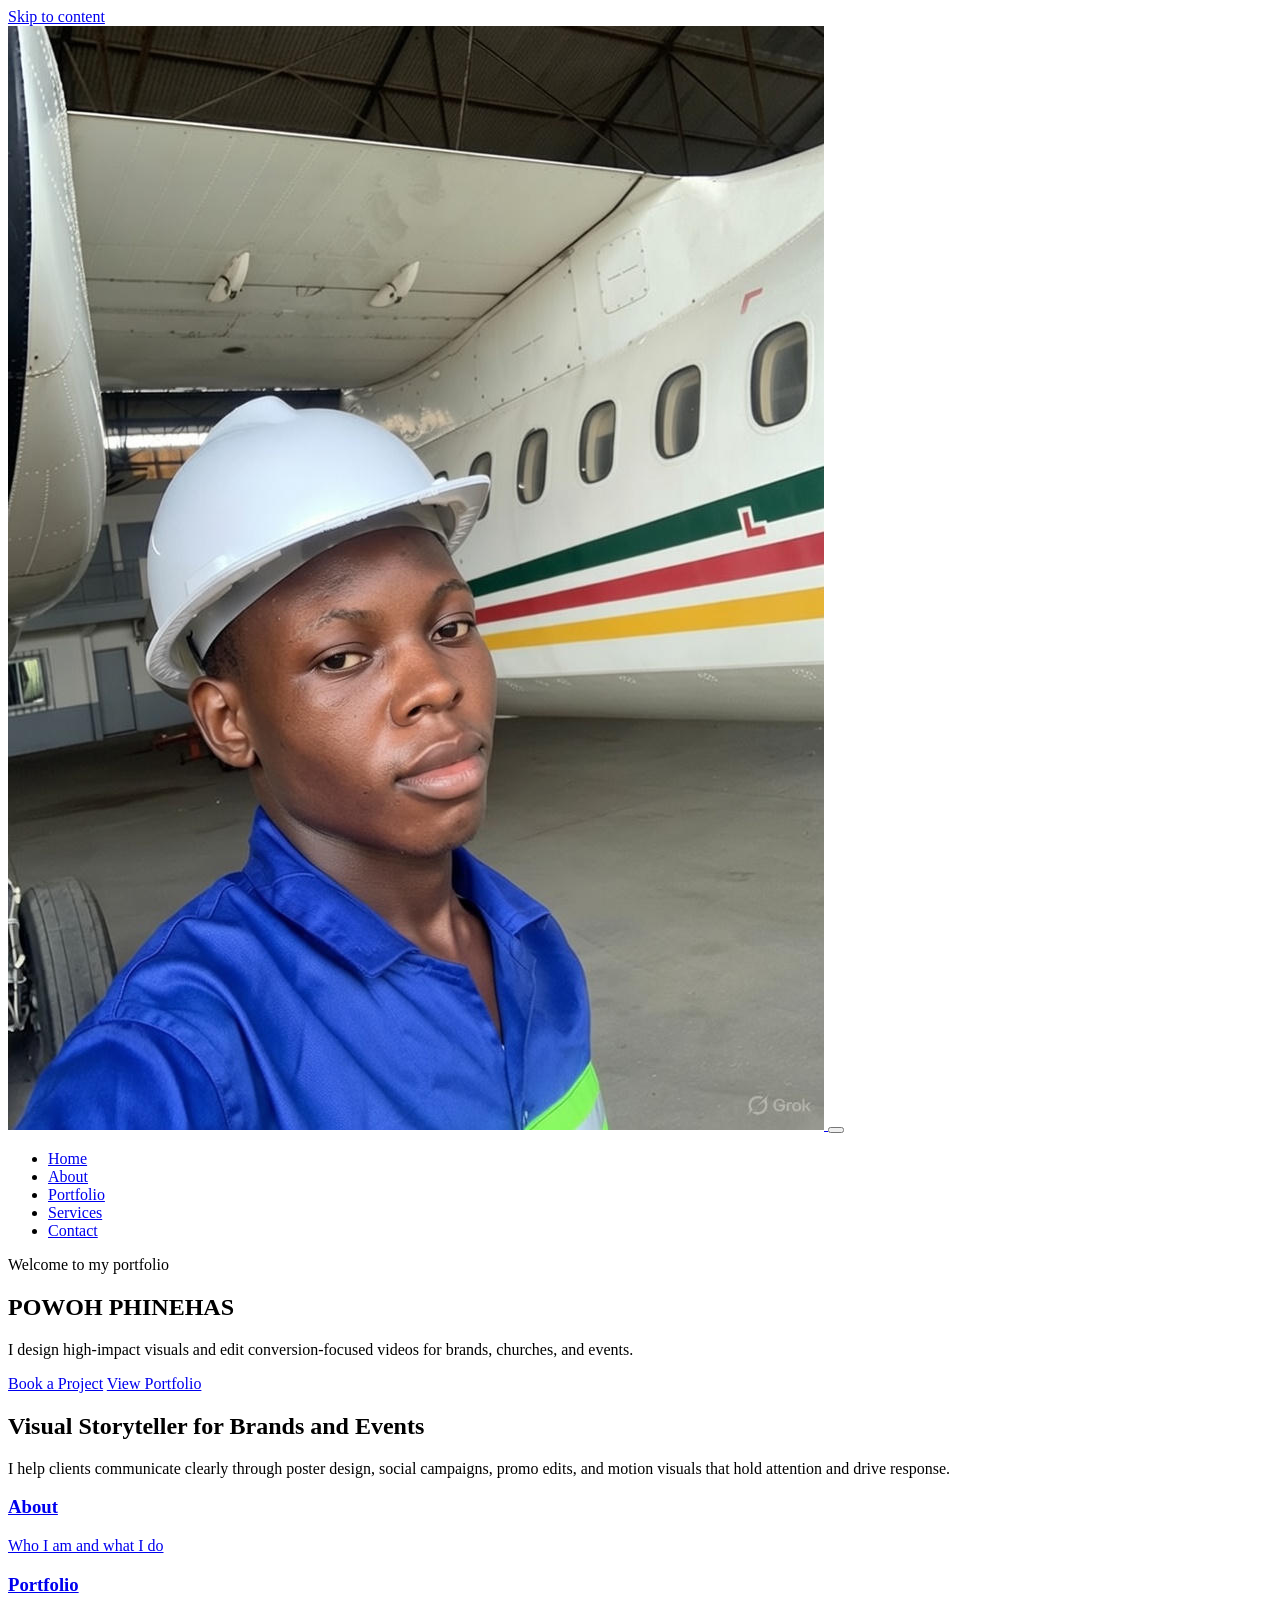
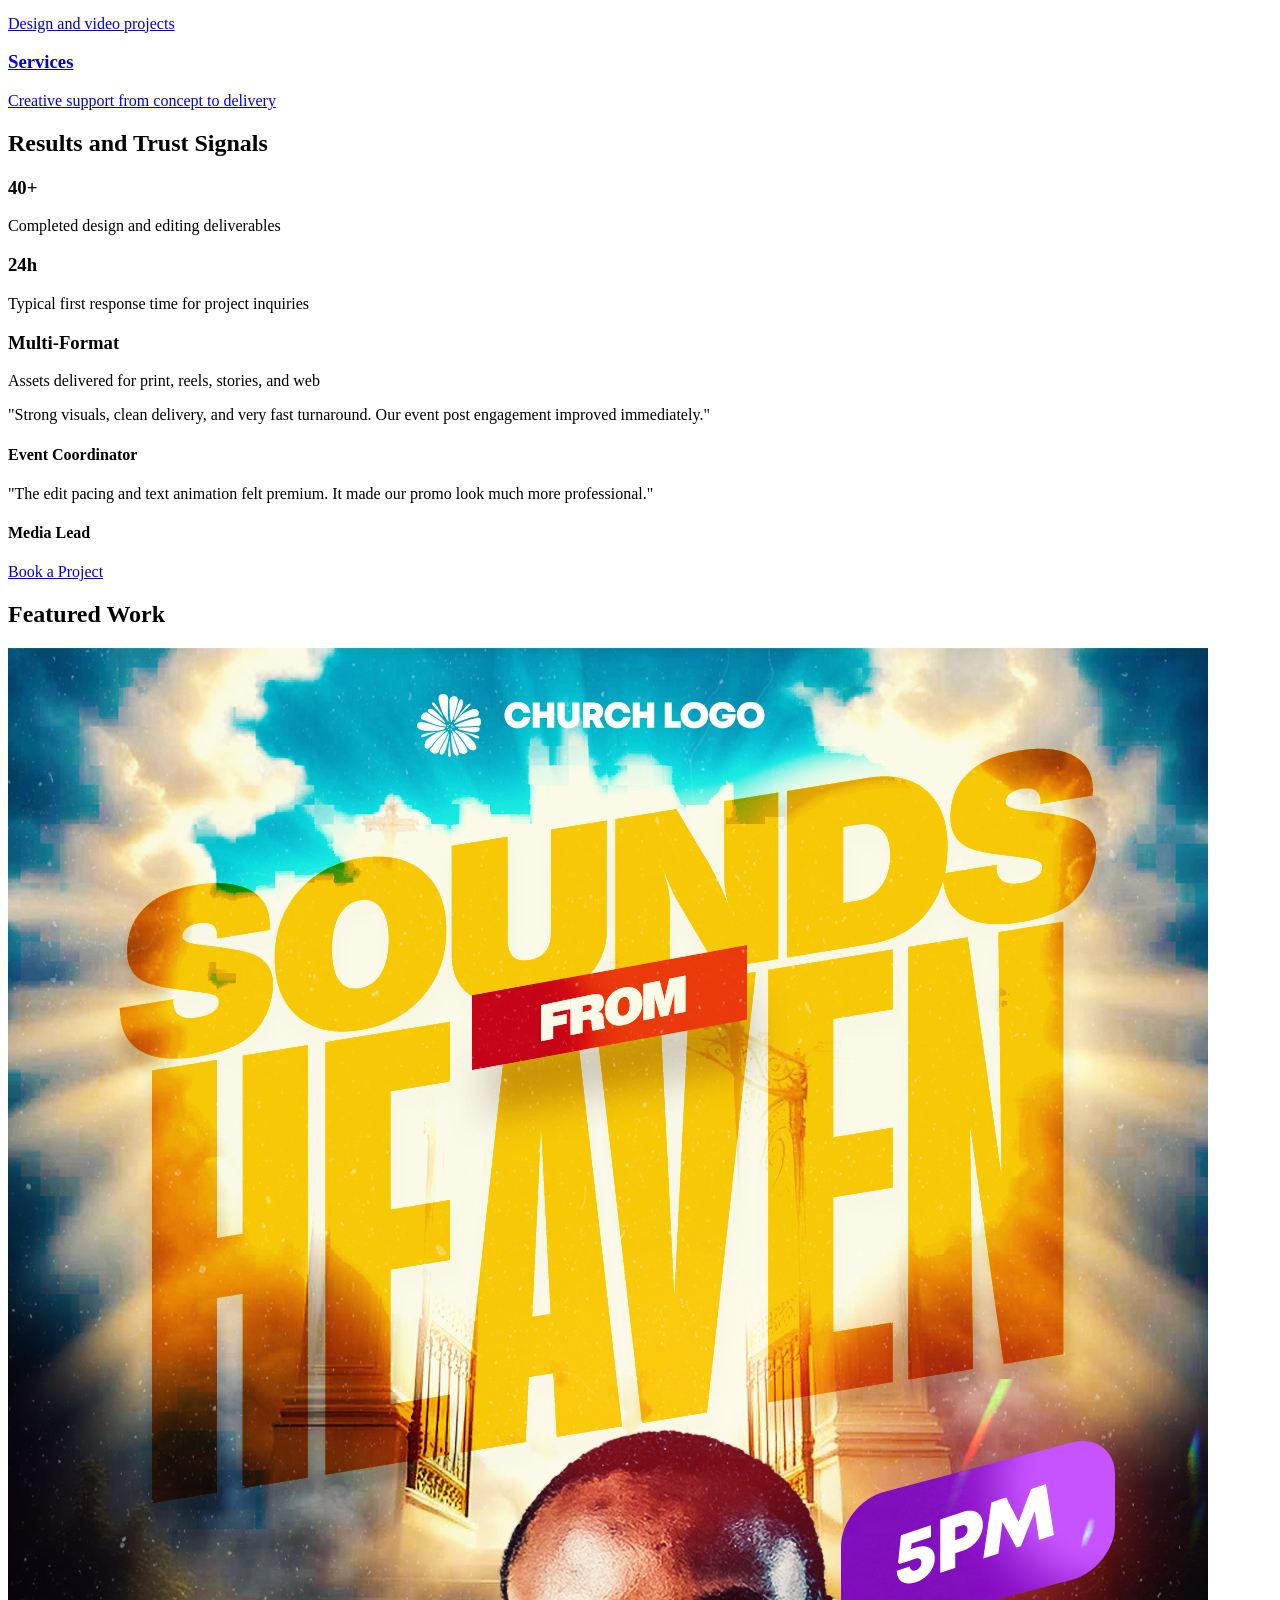
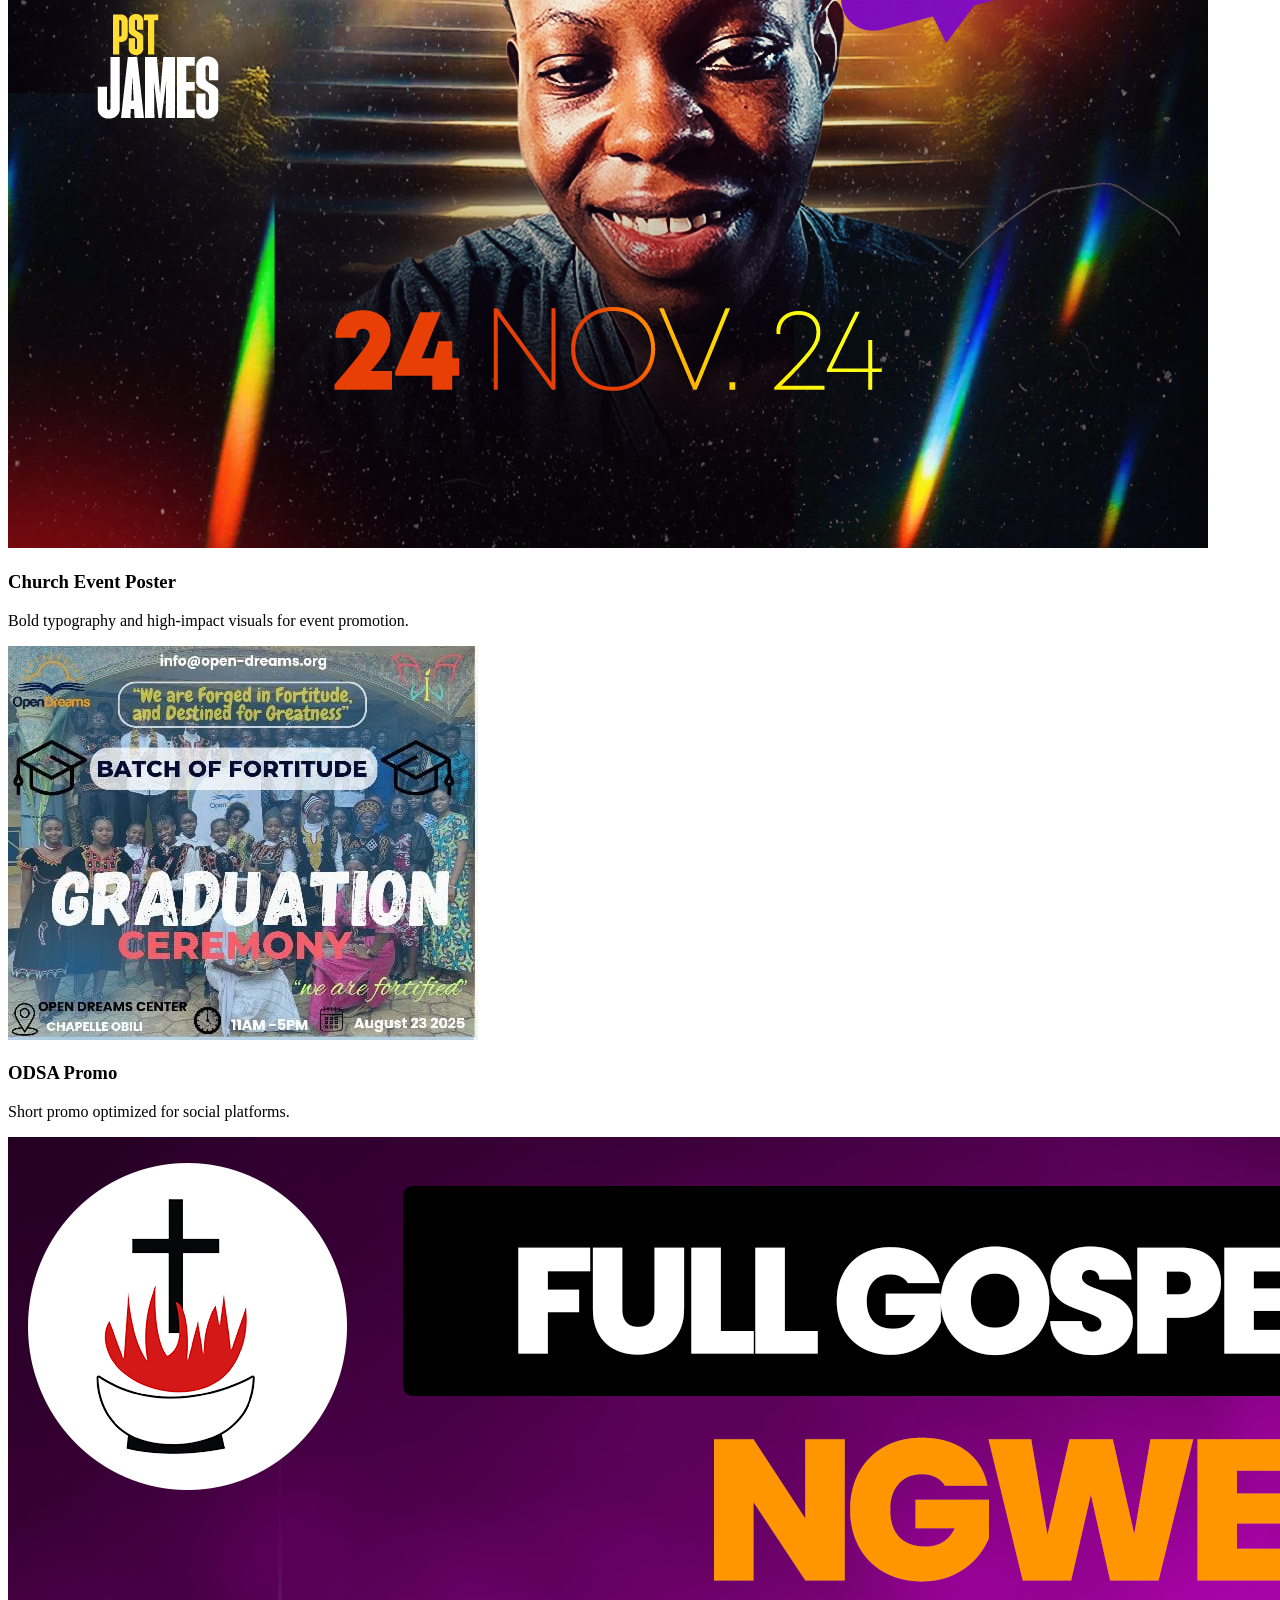
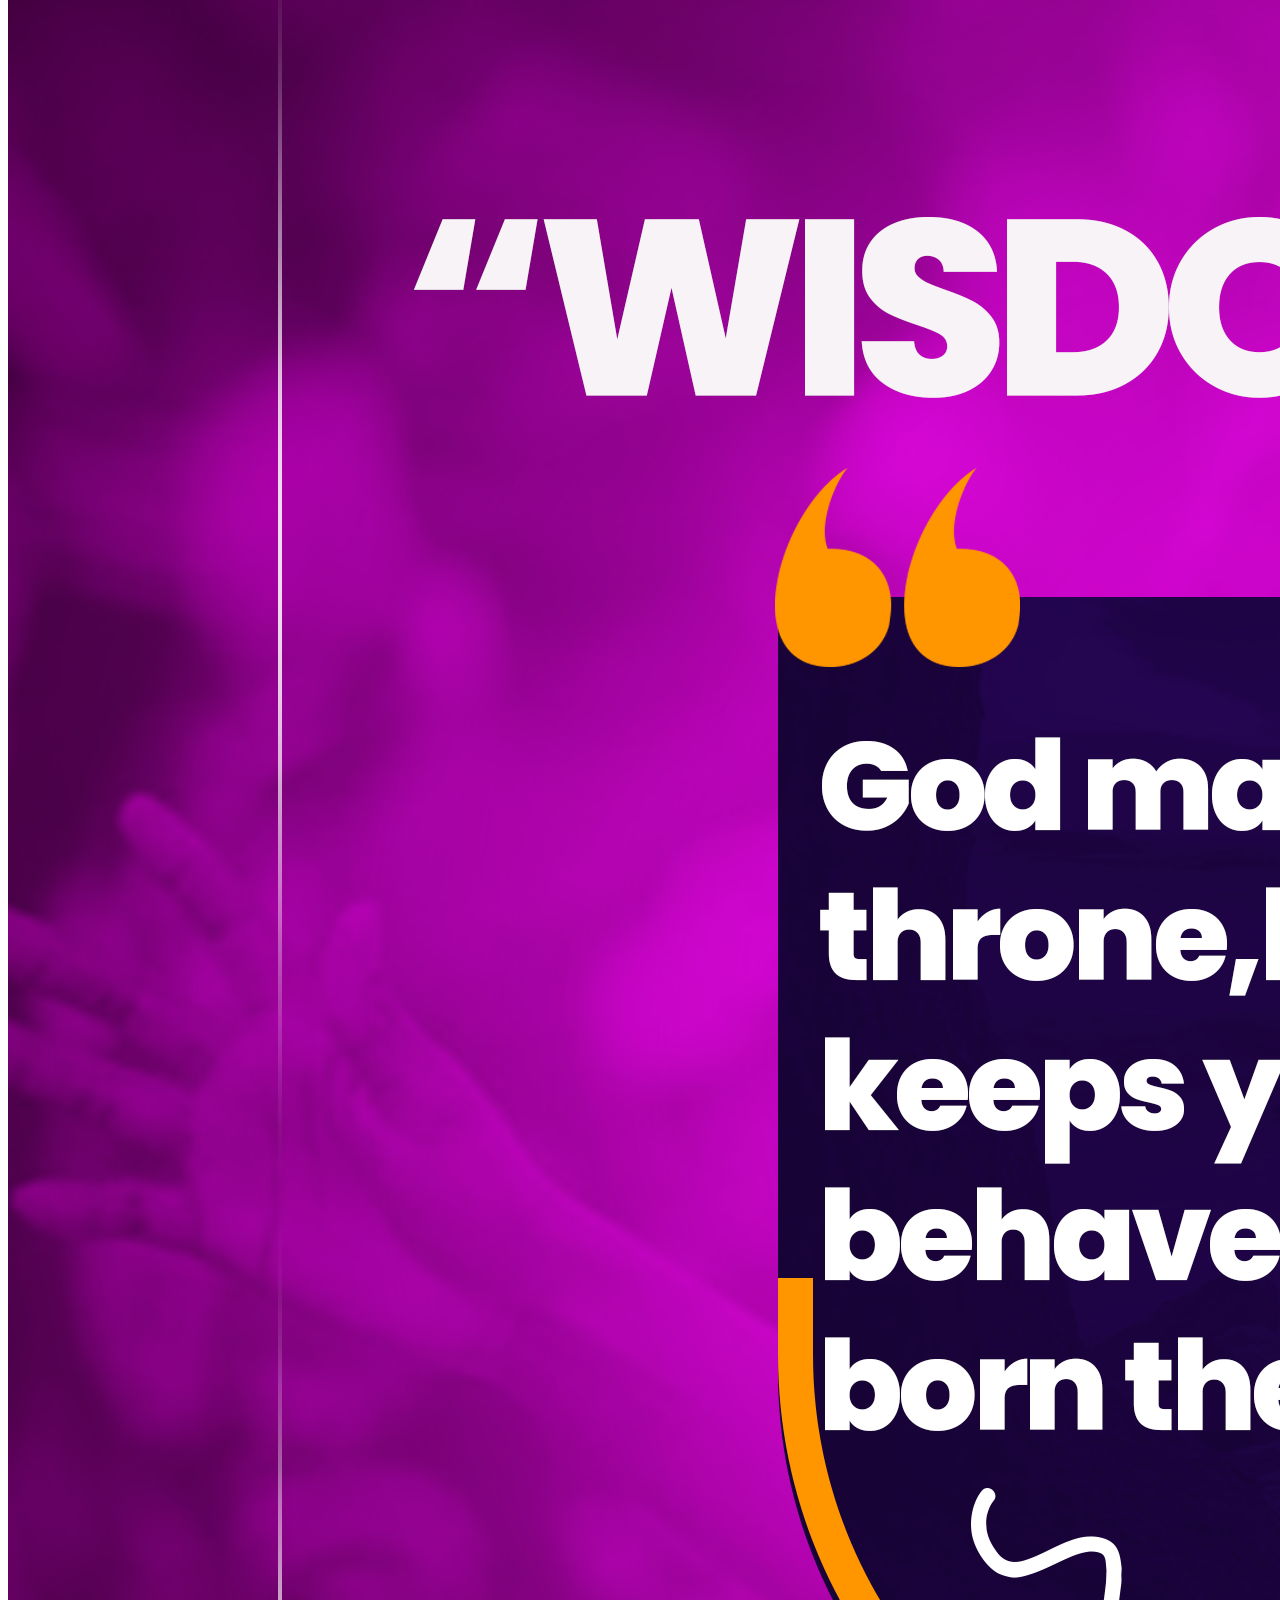
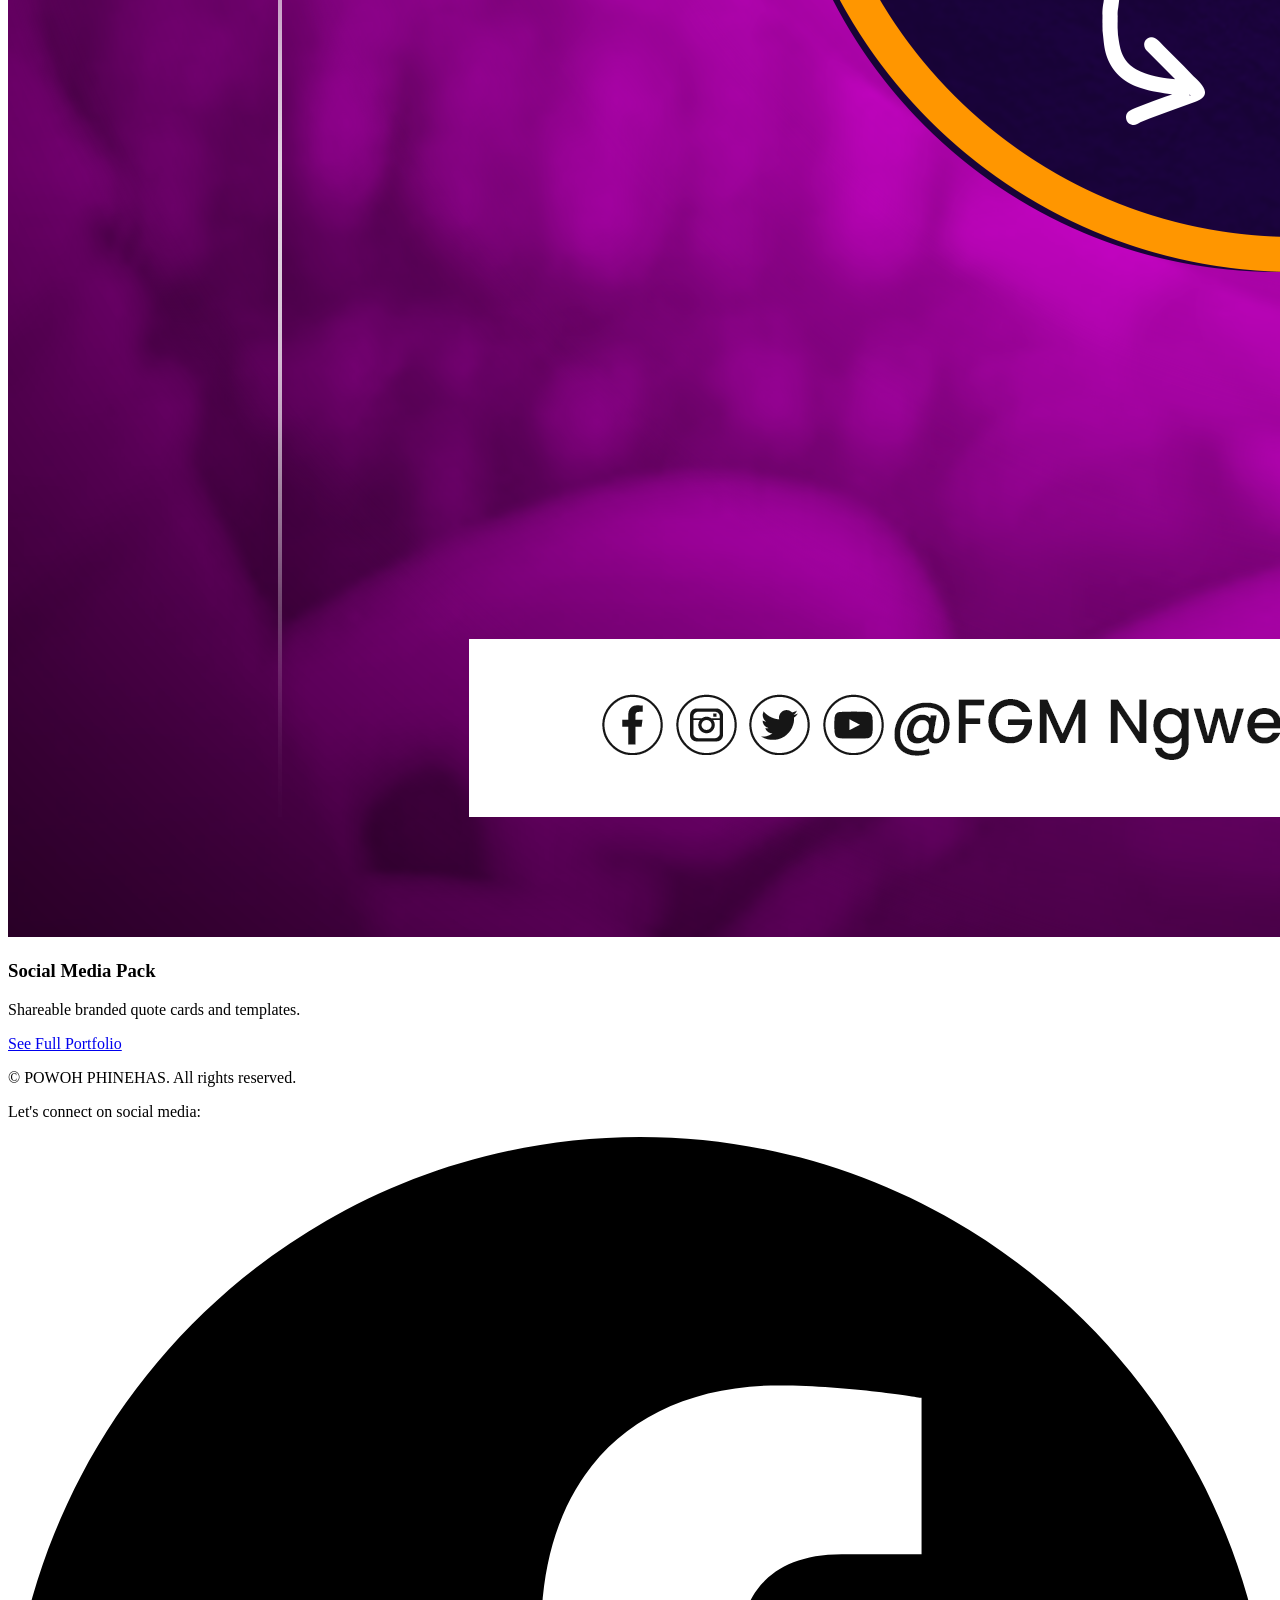
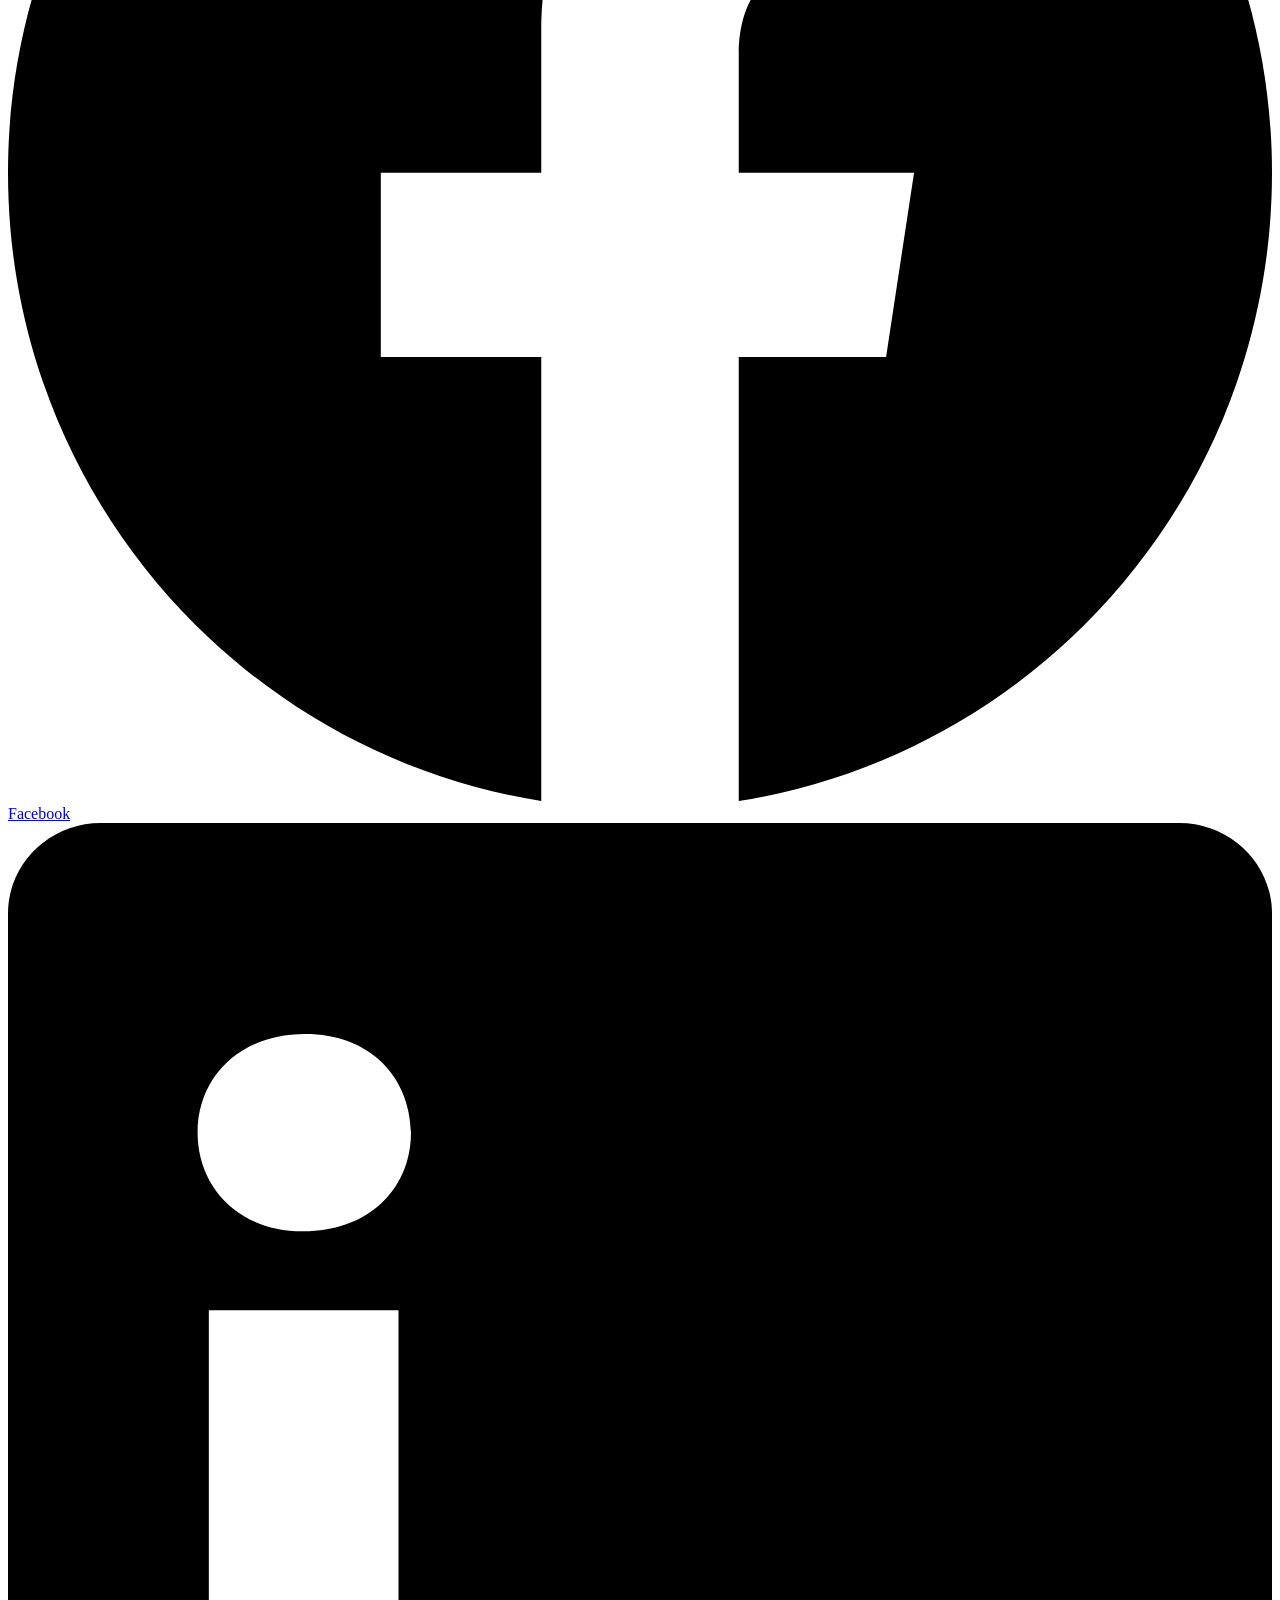
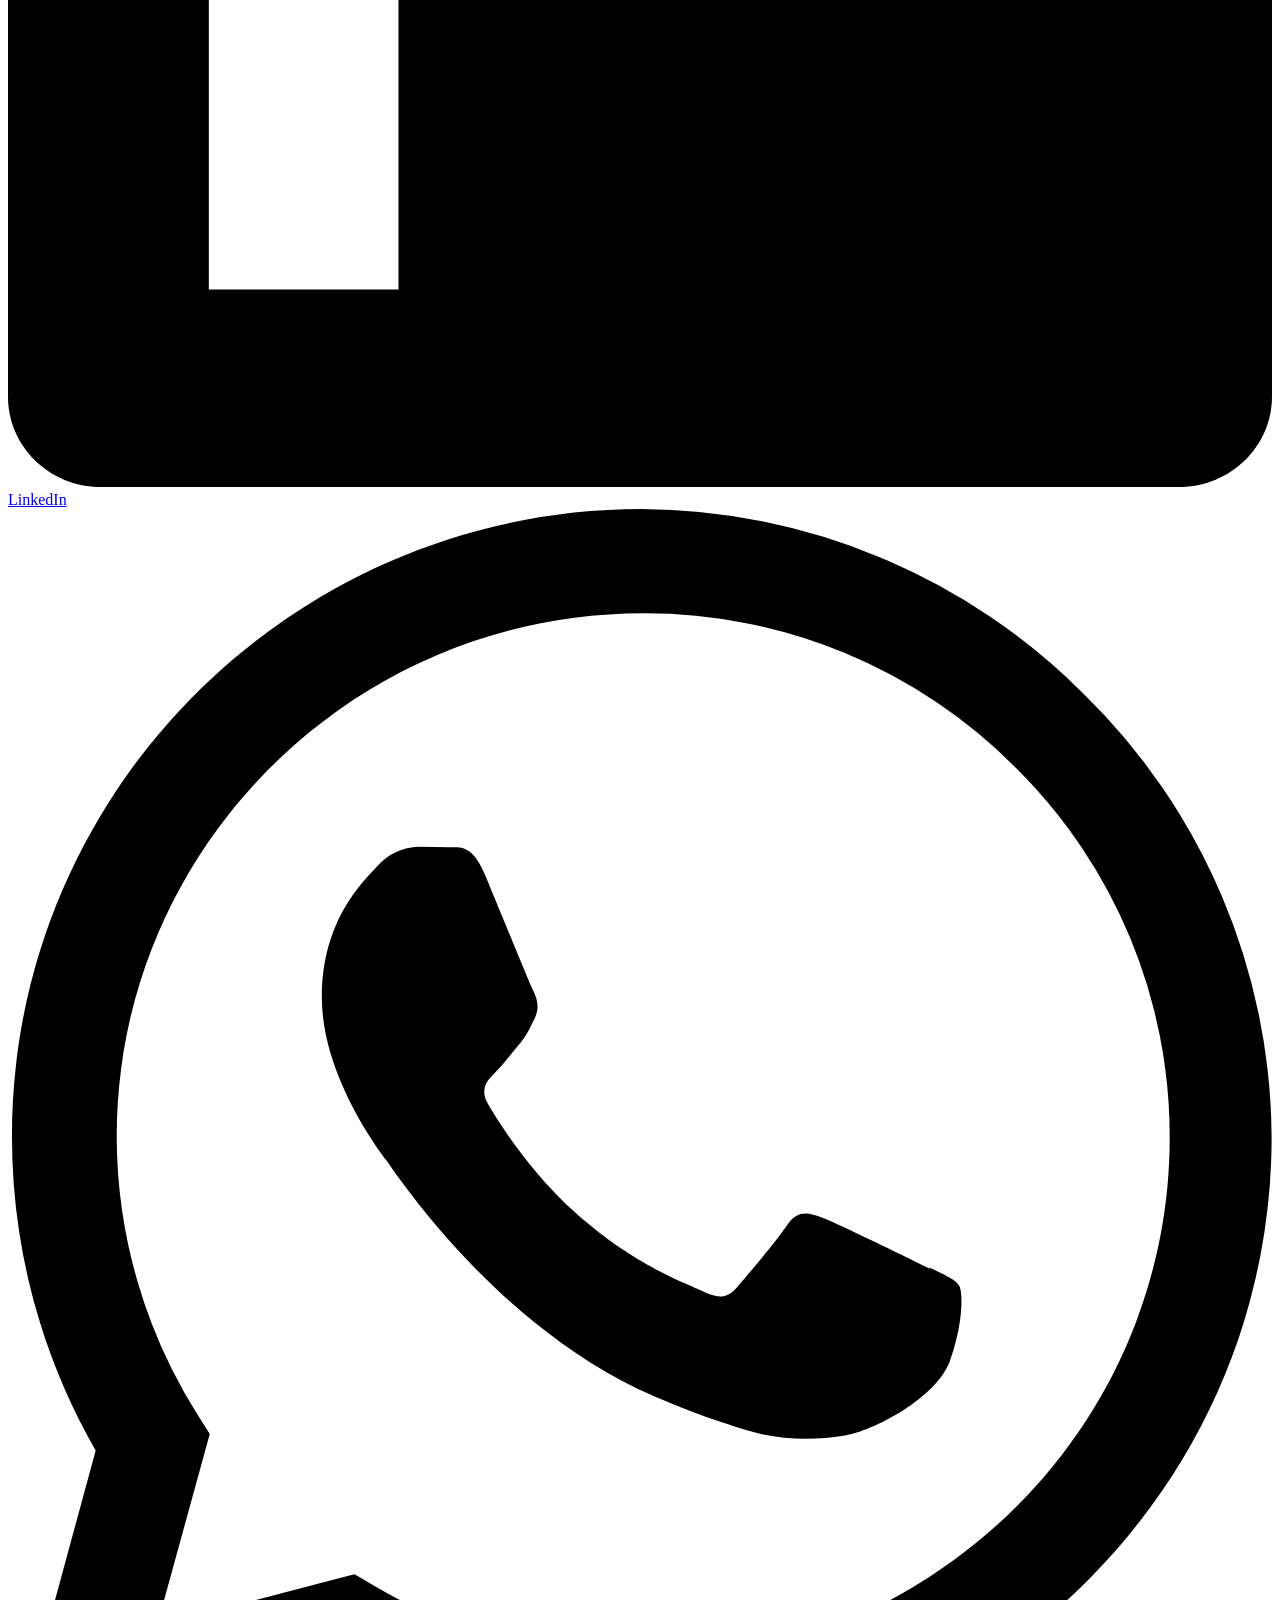
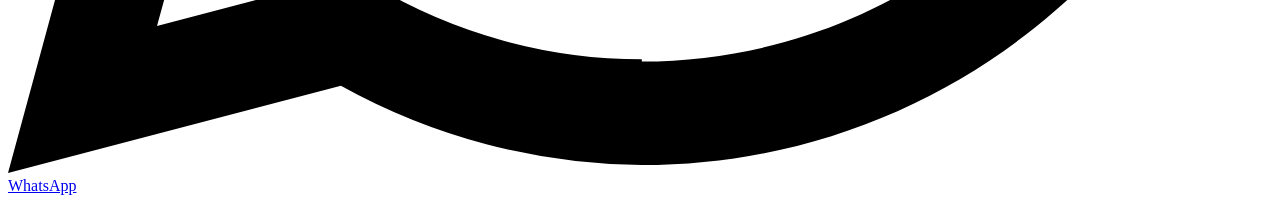
==== HTML/index.html @ 675970fc "first commit" ====
﻿<!DOCTYPE html>
<html lang="en">
<head>
  <meta charset="utf-8" />
  <meta name="viewport" content="width=device-width, initial-scale=1.0"/>
  <title>Powoh Phinehas - Portfolio</title>

  <link rel="stylesheet" href="../CSS/css/style.css?v=20260227bb" />
  <link href="https://fonts.googleapis.com/css2?family=Inter:wght@300;400;600;700&family=Poppins:wght@400;600;700&family=Space+Grotesk:wght@500;600;700&family=Bebas+Neue&family=Playfair+Display:wght@600;700&display=swap" rel="stylesheet">
</head>
<body>
  <a class="skip-link" href="#main-content">Skip to content</a>
  <header class="site-header">
    <div class="container nav-container">
      <a class="logo" href="index.html">
        <img src="../images/ME.jpeg" alt="Powoh Phinehas logo">
      </a>
      <button id="nav-toggle" aria-label="Toggle navigation" aria-expanded="false" aria-controls="nav">
        <span></span><span></span><span></span>
      </button>
      <nav id="nav" aria-label="Primary navigation">
        <ul>
          <li><a href="index.html" class="nav-link">Home</a></li>
          <li><a href="about.html" class="nav-link">About</a></li>
          <li><a href="Portfolio.html" class="nav-link">Portfolio</a></li>
          <li><a href="services.html" class="nav-link">Services</a></li>
          <li><a href="contact.html" class="nav-link">Contact</a></li>
        </ul>
      </nav>
    </div>
  </header>

  <section class="hero reveal" role="banner" id="home">
    <div class="overlay"></div>
    <div class="container hero-content">
      <p class="hero-welcome">Welcome to my portfolio</p>
      <h1 class="hero-title">POWOH PHINEHAS</h1>
      <p class="hero-sub">I design high-impact visuals and edit conversion-focused videos for brands, churches, and events.</p>
      <div class="hero-cta reveal">
        <a href="contact.html" class="btn btn-primary cta-pulse">Book a Project</a>
        <a href="Portfolio.html" class="btn btn-outline">View Portfolio</a>
      </div>
    </div>
  </section>

  <main id="main-content">
    <section class="home-intro container reveal" id="intro">
      <h2>Visual Storyteller for Brands and Events</h2>
      <p>I help clients communicate clearly through poster design, social campaigns, promo edits, and motion visuals that hold attention and drive response.</p>
      <div class="home-links">
        <a class="card reveal" href="about.html">
          <h3>About</h3>
          <p>Who I am and what I do</p>
        </a>
        <a class="card reveal" href="Portfolio.html">
          <h3>Portfolio</h3>
          <p>Design and video projects</p>
        </a>
        <a class="card reveal" href="services.html">
          <h3>Services</h3>
          <p>Creative support from concept to delivery</p>
        </a>
      </div>
    </section>

    <section class="trust container reveal" id="results">
      <h2 class="section-title">Results and Trust Signals</h2>
      <div class="trust-grid">
        <article class="trust-card reveal">
          <h3>40+</h3>
          <p>Completed design and editing deliverables</p>
        </article>
        <article class="trust-card reveal">
          <h3>24h</h3>
          <p>Typical first response time for project inquiries</p>
        </article>
        <article class="trust-card reveal">
          <h3>Multi-Format</h3>
          <p>Assets delivered for print, reels, stories, and web</p>
        </article>
      </div>
      <div class="testimonial-grid testimonial-carousel">
        <article class="testimonial-card reveal">
          <p>"Strong visuals, clean delivery, and very fast turnaround. Our event post engagement improved immediately."</p>
          <h4>Event Coordinator</h4>
        </article>
        <article class="testimonial-card reveal">
          <p>"The edit pacing and text animation felt premium. It made our promo look much more professional."</p>
          <h4>Media Lead</h4>
        </article>
      </div>
      <div class="center trust-cta">
        <a class="btn btn-primary cta-pulse" href="contact.html">Book a Project</a>
      </div>
    </section>

    <section class="preview container reveal" id="featured">
      <h2 class="section-title">Featured Work</h2>
      <div class="projects-grid preview-grid">
        <article class="project-card reveal">
          <img src="../images/CHURCH POSTER copy.jpg" alt="Church event poster" loading="lazy" decoding="async">
          <div class="project-info">
            <h3>Church Event Poster</h3>
            <p>Bold typography and high-impact visuals for event promotion.</p>
          </div>
        </article>

        <article class="project-card reveal">
          <img src="../images/ODSA.jpeg" alt="Promotional video still" loading="lazy" decoding="async">
          <div class="project-info">
            <h3>ODSA Promo</h3>
            <p>Short promo optimized for social platforms.</p>
          </div>
        </article>

        <article class="project-card reveal">
          <img src="../images/QUOTE.png" alt="Social media quote card" loading="lazy" decoding="async">
          <div class="project-info">
            <h3>Social Media Pack</h3>
            <p>Shareable branded quote cards and templates.</p>
          </div>
        </article>
      </div>
      <div class="center">
        <a class="btn btn-primary" href="Portfolio.html">See Full Portfolio</a>
      </div>
    </section>
  </main>
  <footer class="site-footer">
    <div class="container footer-content">
      <p>&copy; <span id="year"></span> POWOH PHINEHAS. All rights reserved.</p>
      <p class="social-message">Let's connect on social media:</p>
      <div class="social-links" aria-label="Social links">
        <a href="https://www.facebook.com/powoh.phinehas" target="_blank" rel="noopener noreferrer"><span class="social-icon" aria-hidden="true"><svg viewBox="0 0 16 16"><path d="M16 8.049C16 3.604 12.418 0 8 0S0 3.604 0 8.049c0 4.017 2.926 7.347 6.75 7.951V10.38H4.719V8.049H6.75V6.275c0-2.017 1.195-3.131 3.022-3.131.876 0 1.792.158 1.792.158v1.98h-1.01c-.994 0-1.304.621-1.304 1.258v1.509h2.219l-.354 2.331H9.25V16c3.824-.604 6.75-3.934 6.75-7.951"/></svg></span><span>Facebook</span></a>
        <a href="https://www.linkedin.com/feed/?doFeedRefresh=true&nis=true&lipi=urn%3Ali%3Apage%3Ad_flagship3_feed%3B5JfuWDOmRIS6Zm6O9bgHtg%3D%3D" target="_blank" rel="noopener noreferrer"><span class="social-icon" aria-hidden="true"><svg viewBox="0 0 16 16"><path d="M0 1.146C0 .513.526 0 1.175 0h13.65C15.473 0 16 .513 16 1.146v13.708c0 .633-.527 1.146-1.175 1.146H1.175C.526 16 0 15.487 0 14.854zM4.943 13.5V6.169H2.542V13.5zm-1.2-8.332c.837 0 1.358-.554 1.358-1.248-.015-.709-.52-1.248-1.341-1.248S2.4 3.21 2.4 3.92c0 .694.521 1.248 1.327 1.248zm9.758 8.332h-2.4V9.533c0-.996-.356-1.676-1.248-1.676-.681 0-1.086.458-1.264.9-.065.159-.081.38-.081.601V13.5h-2.4V6.169h2.4v1.001c.319-.492.889-1.193 2.165-1.193 1.581 0 2.767 1.032 2.767 3.25z"/></svg></span><span>LinkedIn</span></a>
        <a href="https://wa.me/237678620953" target="_blank" rel="noopener noreferrer"><span class="social-icon" aria-hidden="true"><svg viewBox="0 0 16 16"><path d="M13.601 2.326A7.95 7.95 0 0 0 8.023.001C3.627.001.05 3.56.05 7.94c0 1.402.366 2.77 1.06 3.977L0 16l4.214-1.104A7.98 7.98 0 0 0 8.02 15.9h.003c4.394 0 7.971-3.558 7.972-7.94a7.9 7.9 0 0 0-2.394-5.634M8.023 14.56h-.003a6.64 6.64 0 0 1-3.391-.933l-.243-.144-2.5.655.668-2.43-.158-.25a6.6 6.6 0 0 1-1.02-3.515c.002-3.652 2.994-6.623 6.668-6.623a6.62 6.62 0 0 1 4.709 1.951 6.57 6.57 0 0 1 1.952 4.695c-.001 3.652-2.994 6.623-6.682 6.623m3.651-4.97c-.2-.1-1.183-.582-1.366-.648-.183-.067-.316-.1-.449.1-.133.2-.516.648-.632.782-.116.133-.233.15-.432.05-.2-.1-.843-.31-1.605-.988-.593-.527-.994-1.177-1.11-1.376-.116-.2-.012-.307.087-.407.09-.089.2-.233.299-.35.1-.116.133-.2.2-.333.066-.133.033-.25-.017-.35-.05-.1-.448-1.078-.614-1.475-.162-.39-.327-.337-.449-.343l-.383-.007a.74.74 0 0 0-.532.25c-.183.2-.698.682-.698 1.661s.714 1.924.814 2.057c.1.133 1.403 2.134 3.399 2.992.475.205.845.327 1.134.418.477.151.911.13 1.254.079.382-.057 1.183-.483 1.35-.95.166-.466.166-.866.116-.95-.05-.083-.183-.133-.382-.233"/></svg></span><span>WhatsApp</span></a>
      </div>
    </div>
  </footer>

  <script src="https://cdn.emailjs.com/sdk/2.3.2/email.min.js"></script>
  <script src="../JAVA/js/script.js?v=20260227bb"></script>
</body>
</html>
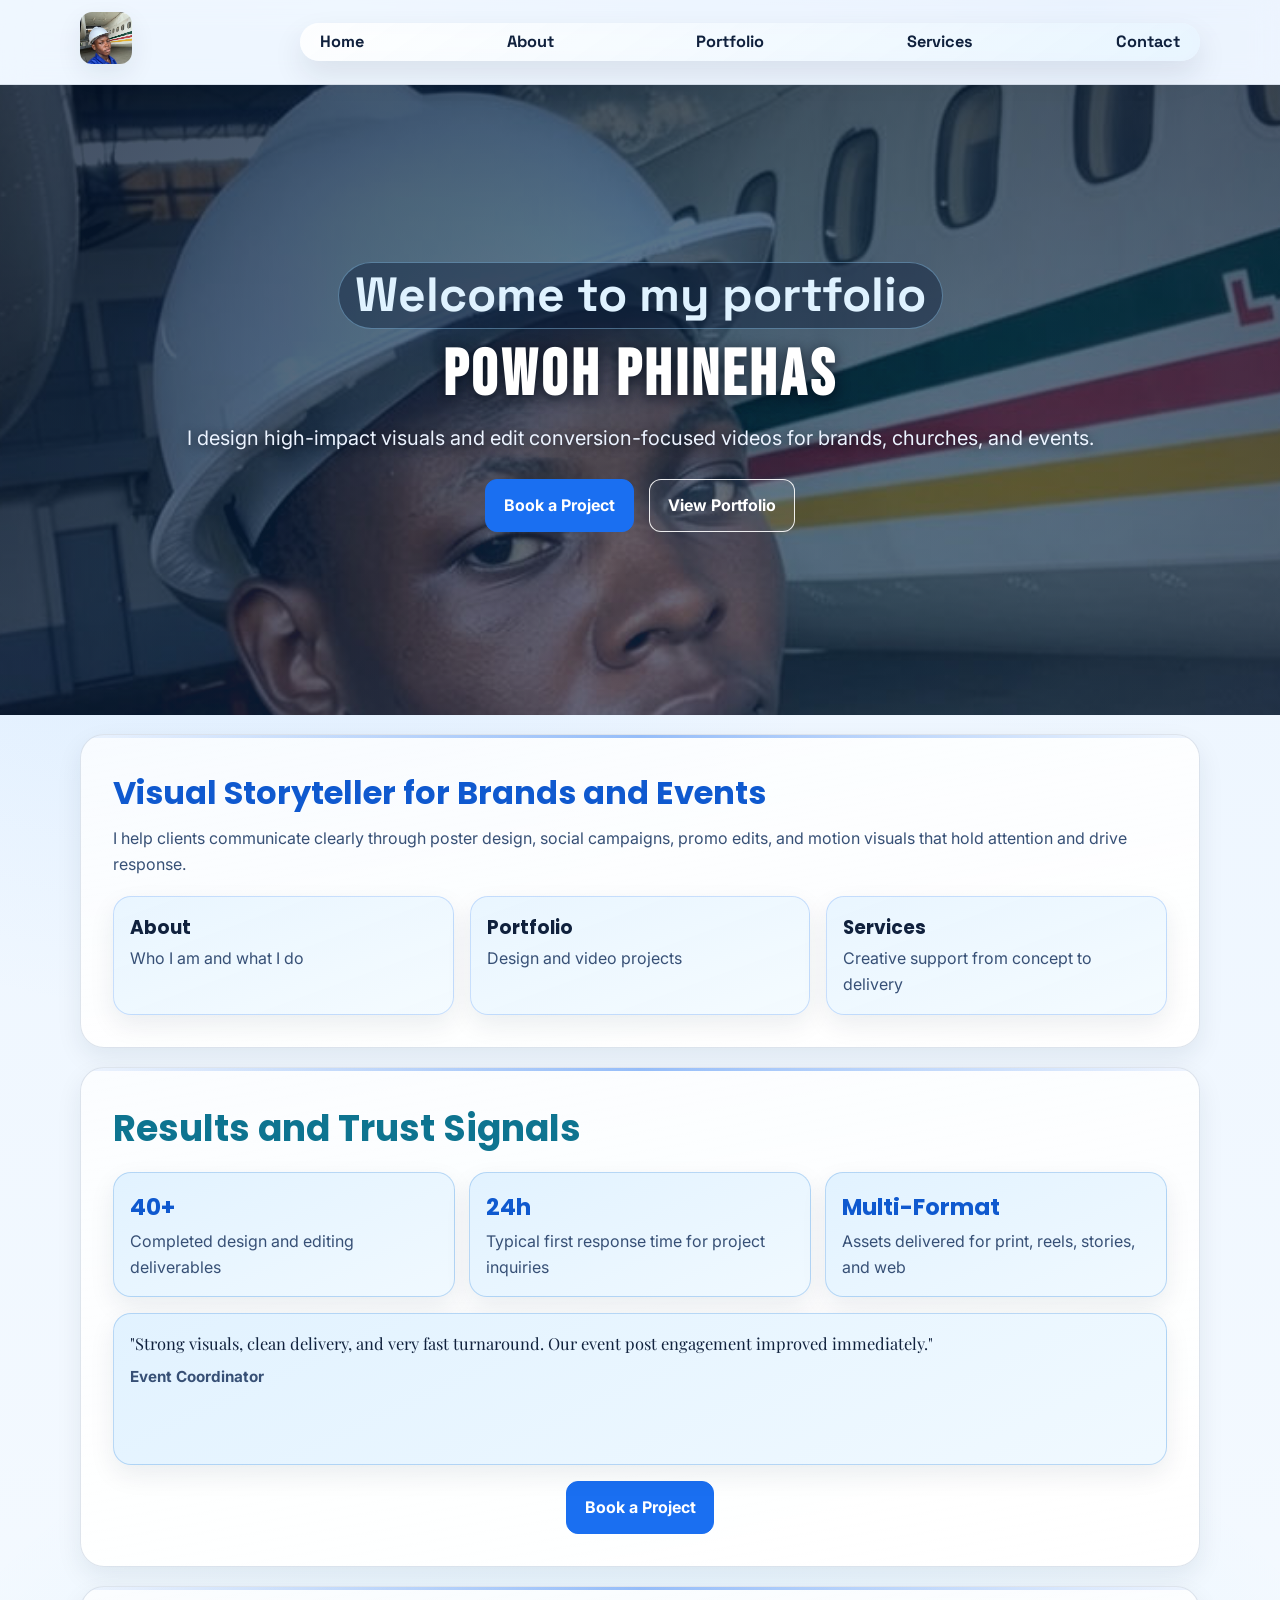
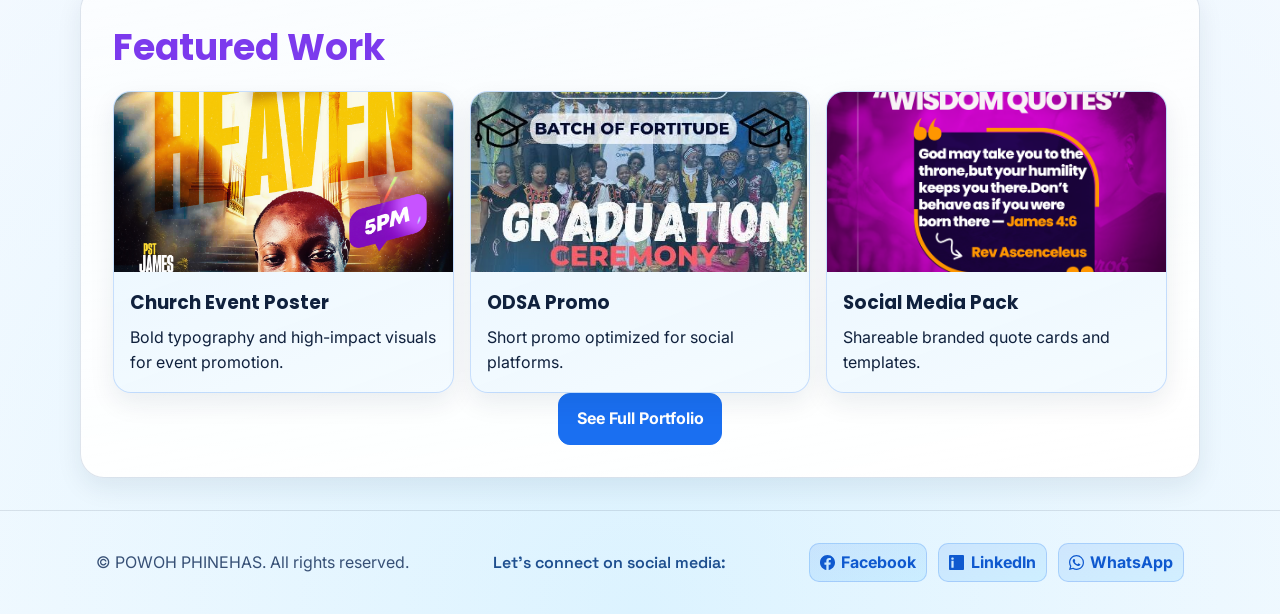
==== commit 8e08b5eb: "third  commit" ====
--- a/HTML/index.html
+++ b/HTML/index.html
@@ -5,7 +5,7 @@
   <meta name="viewport" content="width=device-width, initial-scale=1.0"/>
   <title>Powoh Phinehas - Portfolio</title>
 
-  <link rel="stylesheet" href="../CSS/css/style.css?v=20260227bb" />
+  <link rel="stylesheet" href="../css/style.css?v=20260227bb" />
   <link href="https://fonts.googleapis.com/css2?family=Inter:wght@300;400;600;700&family=Poppins:wght@400;600;700&family=Space+Grotesk:wght@500;600;700&family=Bebas+Neue&family=Playfair+Display:wght@600;700&display=swap" rel="stylesheet">
 </head>
 <body>
@@ -139,7 +139,7 @@
   </footer>
 
   <script src="https://cdn.emailjs.com/sdk/2.3.2/email.min.js"></script>
-  <script src="../JAVA/js/script.js?v=20260227bb"></script>
+  <script src="../js/script.js?v=20260227bb"></script>
 </body>
 </html>
 
--- a/css/style.css
+++ b/css/style.css
@@ -0,0 +1,1292 @@
+* {
+  box-sizing: border-box;
+  margin: 0;
+  padding: 0;
+}
+
+:root {
+  --bg-start: #eaf4ff;
+  --bg-end: #f7fbff;
+  --surface: #ffffff;
+  --surface-soft: rgba(255, 255, 255, 0.72);
+  --surface-line: rgba(25, 67, 123, 0.14);
+  --text: #10213d;
+  --text-soft: #375076;
+  --brand: #1a6ff1;
+  --brand-strong: #0f59cf;
+  --brand-soft: rgba(26, 111, 241, 0.12);
+  --accent-cyan: #18b8ff;
+  --accent-sky: #5dd8ff;
+  --accent-mint: #17c9a2;
+  --card-grad-a: rgba(232, 245, 255, 0.96);
+  --card-grad-b: rgba(244, 251, 255, 0.98);
+  --card-border: rgba(26, 111, 241, 0.2);
+  --radius-sm: 12px;
+  --radius-md: 18px;
+  --radius-lg: 24px;
+  --shadow-sm: 0 10px 26px rgba(16, 33, 61, 0.08);
+  --shadow-md: 0 18px 40px rgba(16, 33, 61, 0.12);
+  --shadow-lg: 0 28px 60px rgba(16, 33, 61, 0.16);
+  --font-body: "Inter", "Segoe UI", sans-serif;
+  --font-heading: "Poppins", sans-serif;
+  --font-ui: "Space Grotesk", "Poppins", sans-serif;
+  --font-display: "Bebas Neue", "Poppins", sans-serif;
+  --font-editorial: "Playfair Display", Georgia, serif;
+}
+
+html {
+  scroll-behavior: smooth;
+}
+
+body {
+  min-height: 100%;
+  font-family: var(--font-body);
+  color: var(--text);
+  background:
+    radial-gradient(circle at 15% 10%, rgba(92, 169, 255, 0.2), transparent 35%),
+    radial-gradient(circle at 85% 0%, rgba(26, 111, 241, 0.16), transparent 30%),
+    radial-gradient(circle at 50% 100%, rgba(24, 184, 255, 0.12), transparent 40%),
+    linear-gradient(180deg, var(--bg-start), var(--bg-end));
+  line-height: 1.6;
+  opacity: 1;
+  transition: opacity 0.28s ease;
+}
+
+body.page-leave {
+  opacity: 0;
+}
+
+body::after {
+  content: "";
+  position: fixed;
+  inset: 0;
+  z-index: 999;
+  pointer-events: none;
+  background:
+    linear-gradient(165deg, rgba(233, 246, 255, 0.95), rgba(194, 232, 255, 0.86)),
+    radial-gradient(circle at 75% 25%, rgba(24, 184, 255, 0.24), transparent 45%);
+  transform: translateY(0);
+  opacity: 0;
+  display: none;
+}
+
+body.intro-active::after {
+  display: block;
+  opacity: 1;
+}
+
+body.intro-done::after {
+  animation: introSweep 0.75s cubic-bezier(0.2, 0.7, 0.2, 1) forwards;
+}
+
+@keyframes introSweep {
+  0% {
+    transform: translateY(0);
+    opacity: 1;
+  }
+  100% {
+    transform: translateY(-100%);
+    opacity: 0;
+  }
+}
+
+main {
+  display: block;
+}
+
+.skip-link {
+  position: absolute;
+  left: 0.75rem;
+  top: -3rem;
+  z-index: 120;
+  background: var(--brand);
+  color: #fff;
+  text-decoration: none;
+  border-radius: 10px;
+  padding: 0.6rem 0.9rem;
+  font-weight: 600;
+}
+
+.skip-link:focus {
+  top: 0.75rem;
+}
+
+.container {
+  max-width: 1120px;
+  margin: 0 auto;
+  padding: 1rem;
+}
+
+.site-header {
+  position: sticky;
+  top: 0;
+  z-index: 100;
+  background: rgba(255, 255, 255, 0.6);
+  backdrop-filter: blur(14px);
+  border-bottom: 1px solid rgba(16, 33, 61, 0.1);
+  transition: background 0.24s ease, box-shadow 0.24s ease, transform 0.24s ease;
+}
+
+.site-header.scrolled {
+  background: rgba(255, 255, 255, 0.78);
+  box-shadow: var(--shadow-sm);
+  transform: translateY(-1px);
+}
+
+.nav-container {
+  display: flex;
+  align-items: center;
+  justify-content: space-between;
+  gap: 1rem;
+  padding: 0.75rem 0;
+}
+
+.logo img {
+  height: 52px;
+  width: 52px;
+  border-radius: var(--radius-sm);
+  object-fit: cover;
+  box-shadow: var(--shadow-sm);
+}
+
+#nav {
+  flex: 1;
+  max-width: 900px;
+}
+
+#nav ul {
+  list-style: none;
+  display: flex;
+  align-items: center;
+  gap: 0.4rem;
+  width: 100%;
+  justify-content: space-between;
+  background: linear-gradient(145deg, rgba(255, 255, 255, 0.78), rgba(230, 244, 255, 0.88));
+  border-radius: 999px;
+  padding: 0.38rem;
+  box-shadow: 0 14px 30px rgba(16, 33, 61, 0.1);
+  backdrop-filter: blur(12px);
+}
+
+#nav a {
+  color: var(--text);
+  text-decoration: none;
+  padding: 0.62rem 0.86rem;
+  border-radius: 999px;
+  font-family: var(--font-ui);
+  font-weight: 700;
+  font-size: 1.02rem;
+  flex: 1;
+  text-align: center;
+  border: 0;
+  position: relative;
+  overflow: hidden;
+  transition: color 0.24s ease, background 0.24s ease, transform 0.24s ease, border-color 0.24s ease;
+}
+
+#nav a::after {
+  content: "";
+  position: absolute;
+  inset: auto 20% 5px;
+  height: 2px;
+  border-radius: 999px;
+  background: linear-gradient(90deg, var(--brand), var(--accent-cyan));
+  transform: scaleX(0);
+  transform-origin: center;
+  transition: transform 0.24s ease;
+}
+
+#nav a:hover,
+#nav a.active {
+  color: var(--brand);
+  background: linear-gradient(145deg, rgba(26, 111, 241, 0.14), rgba(24, 184, 255, 0.14));
+  transform: translateY(-1px);
+}
+
+#nav a:hover::after,
+#nav a.active::after {
+  transform: scaleX(1);
+}
+
+#nav a.active {
+  animation: navActivePulse 2.2s ease-in-out infinite;
+}
+
+@keyframes navActivePulse {
+  0%, 100% {
+    box-shadow: 0 0 0 0 rgba(26, 111, 241, 0.12);
+  }
+  50% {
+    box-shadow: 0 0 0 8px rgba(26, 111, 241, 0.02);
+  }
+}
+
+#nav a:focus-visible,
+.btn:focus-visible,
+.filter-btn:focus-visible,
+input:focus-visible,
+textarea:focus-visible,
+.lb-close:focus-visible {
+  outline: 3px solid rgba(26, 111, 241, 0.34);
+  outline-offset: 2px;
+}
+
+#nav-toggle {
+  display: none;
+  height: 42px;
+  width: 42px;
+  border: 1px solid rgba(16, 33, 61, 0.12);
+  border-radius: 10px;
+  background: rgba(255, 255, 255, 0.75);
+  cursor: pointer;
+  align-items: center;
+  justify-content: center;
+  flex-direction: column;
+  gap: 4px;
+}
+
+#nav-toggle span {
+  display: block;
+  width: 18px;
+  height: 2px;
+  border-radius: 3px;
+  background: var(--text);
+  transition: transform 0.24s ease, opacity 0.24s ease;
+}
+
+#nav-toggle.open span:nth-child(1) {
+  transform: translateY(6px) rotate(45deg);
+}
+
+#nav-toggle.open span:nth-child(2) {
+  opacity: 0;
+}
+
+#nav-toggle.open span:nth-child(3) {
+  transform: translateY(-6px) rotate(-45deg);
+}
+
+.hero {
+  min-height: 70vh;
+  display: flex;
+  align-items: center;
+  position: relative;
+  overflow: hidden;
+  background-image: url("../../images/ME.jpeg");
+  background-position: center;
+  background-size: cover;
+  background-repeat: no-repeat;
+}
+
+.hero::before {
+  content: "";
+  position: absolute;
+  inset: -5%;
+  background-image: inherit;
+  background-size: cover;
+  background-position: center;
+  transform: translateY(var(--parallax-offset, 0px)) scale(1.05);
+  z-index: 0;
+  filter: contrast(1.12) saturate(1.16) brightness(0.82);
+}
+
+.hero .overlay {
+  position: absolute;
+  inset: 0;
+  z-index: 1;
+  background:
+    linear-gradient(168deg, rgba(5, 20, 46, 0.56), rgba(14, 48, 95, 0.34)),
+    radial-gradient(circle at 50% 35%, rgba(24, 184, 255, 0.16), rgba(10, 25, 55, 0.38));
+}
+
+.hero-content {
+  width: 100%;
+  position: relative;
+  z-index: 2;
+  text-align: center;
+  padding: 5rem 1rem;
+}
+
+.hero-welcome {
+  display: inline-block;
+  margin-bottom: 0.75rem;
+  padding: 0.45rem 1rem;
+  border-radius: 999px;
+  font-family: var(--font-ui);
+  font-weight: 700;
+  font-size: clamp(1.5rem, 4.5vw, 3rem);
+  line-height: 1.05;
+  color: #dff2ff;
+  background: rgba(8, 25, 54, 0.42);
+  border: 1px solid rgba(154, 214, 255, 0.4);
+}
+
+.hero-title {
+  font-family: var(--font-display);
+  font-size: clamp(2.2rem, 6vw, 4rem);
+  line-height: 1.08;
+  letter-spacing: 0.06em;
+  color: #fff;
+  margin-bottom: 0.8rem;
+  text-shadow: 0 3px 14px rgba(2, 8, 20, 0.72);
+}
+
+body.motion-ready .hero-title,
+body.motion-ready .hero-sub,
+body.motion-ready .hero-cta {
+  opacity: 0;
+  transform: translateY(20px);
+}
+
+body.hero-ready .hero-title,
+body.hero-ready .hero-sub,
+body.hero-ready .hero-cta {
+  opacity: 1;
+  transform: translateY(0);
+  transition: opacity 0.75s ease, transform 0.75s ease;
+}
+
+body.hero-ready .hero-sub {
+  transition-delay: 0.18s;
+}
+
+body.hero-ready .hero-cta {
+  transition-delay: 0.34s;
+}
+
+.hero-sub {
+  color: #ebf3ff;
+  font-size: clamp(1rem, 2vw, 1.25rem);
+  margin-bottom: 1.2rem;
+  text-shadow: 0 2px 10px rgba(2, 8, 20, 0.62);
+}
+
+.hero-cta .btn {
+  margin: 0.35rem;
+}
+
+.btn {
+  display: inline-block;
+  padding: 0.78rem 1.12rem;
+  border-radius: var(--radius-sm);
+  border: 1px solid rgba(16, 33, 61, 0.12);
+  text-decoration: none;
+  font-weight: 700;
+  color: var(--text);
+  background: #fff;
+  transition: transform 0.2s ease, box-shadow 0.2s ease, background 0.2s ease;
+}
+
+.btn:hover {
+  transform: translateY(-2px);
+  box-shadow: var(--shadow-md);
+}
+
+.btn:active {
+  transform: translateY(0);
+}
+
+.btn-primary {
+  background: var(--brand);
+  border-color: var(--brand);
+  color: #fff;
+}
+
+.btn-primary:hover {
+  background: var(--brand-strong);
+  border-color: var(--brand-strong);
+}
+
+@keyframes ctaBreath {
+  0% {
+    transform: scale(1);
+    box-shadow: 0 0 0 0 rgba(26, 111, 241, 0.32);
+  }
+  50% {
+    transform: scale(1.06);
+    box-shadow: 0 0 0 10px rgba(26, 111, 241, 0.05);
+  }
+  100% {
+    transform: scale(1);
+    box-shadow: 0 0 0 0 rgba(26, 111, 241, 0.32);
+  }
+}
+
+.cta-pulse {
+  animation: ctaBreath 2.6s ease-in-out infinite;
+}
+
+.cta-pulse:hover {
+  animation-play-state: paused;
+}
+
+.btn-outline {
+  color: #fff;
+  border-color: rgba(255, 255, 255, 0.9);
+  background: rgba(255, 255, 255, 0.08);
+}
+
+.btn-outline:hover {
+  background: rgba(255, 255, 255, 0.2);
+}
+
+.about,
+.portfolio,
+.services,
+.contact,
+.home-intro,
+.preview,
+.trust {
+  margin: 1.2rem auto;
+  padding: 2rem;
+  border-radius: var(--radius-lg);
+  background: linear-gradient(170deg, var(--surface-soft), #fff);
+  border: 1px solid var(--surface-line);
+  box-shadow: var(--shadow-sm);
+  position: relative;
+  overflow: hidden;
+}
+
+.about::before,
+.portfolio::before,
+.services::before,
+.contact::before,
+.home-intro::before,
+.preview::before,
+.trust::before {
+  content: "";
+  position: absolute;
+  left: -8%;
+  right: -8%;
+  top: 0;
+  height: 3px;
+  background: linear-gradient(90deg, transparent, rgba(26, 111, 241, 0.45), transparent);
+  animation: driftLine 7s linear infinite;
+}
+
+@keyframes driftLine {
+  0% {
+    transform: translateX(-30%);
+  }
+  100% {
+    transform: translateX(30%);
+  }
+}
+
+.section-title {
+  font-family: var(--font-heading);
+  font-size: clamp(1.6rem, 3vw, 2.25rem);
+  margin-bottom: 0.9rem;
+}
+
+.home-intro h2 {
+  font-family: var(--font-heading);
+  font-size: clamp(1.4rem, 3vw, 2rem);
+  margin-bottom: 0.5rem;
+}
+
+#intro h2 {
+  color: #0f59cf;
+}
+
+#results .section-title {
+  color: #0e7490;
+}
+
+#featured .section-title {
+  color: #7c3aed;
+}
+
+.home-intro p,
+.portfolio-intro,
+.bio,
+.proj-desc,
+.project-meta,
+.project-outcome,
+.service-card p,
+.contact-info p,
+.contact-info a {
+  color: var(--text-soft);
+}
+
+.case-line {
+  color: var(--text);
+  font-size: 0.94rem;
+  margin-bottom: 0.34rem;
+}
+
+.home-links {
+  display: flex;
+  flex-wrap: wrap;
+  gap: 1rem;
+  margin-top: 1.2rem;
+}
+
+.card,
+.project-card,
+.service-card,
+.contact-grid form,
+.contact-info {
+  border-radius: var(--radius-md);
+  border: 1px solid var(--card-border);
+  background: linear-gradient(160deg, var(--card-grad-a), var(--card-grad-b));
+  box-shadow: var(--shadow-sm);
+}
+
+.card {
+  flex: 1;
+  min-width: 220px;
+  padding: 1rem;
+  color: inherit;
+  text-decoration: none;
+  transition: transform 0.24s ease, box-shadow 0.24s ease;
+}
+
+.card h3 {
+  font-family: var(--font-heading);
+  margin-bottom: 0.2rem;
+}
+
+.card:hover {
+  transform: translateY(-4px);
+  box-shadow: var(--shadow-md);
+}
+
+@keyframes gentleFloat {
+  0% {
+    transform: translateY(0);
+  }
+  50% {
+    transform: translateY(-8px);
+  }
+  100% {
+    transform: translateY(0);
+  }
+}
+
+.home-intro .home-links .card,
+.trust-grid .trust-card {
+  animation: gentleFloat 5.6s ease-in-out infinite;
+}
+
+.home-intro .home-links .card:nth-child(2),
+.trust-grid .trust-card:nth-child(2) {
+  animation-delay: 0.7s;
+}
+
+.home-intro .home-links .card:nth-child(3),
+.trust-grid .trust-card:nth-child(3) {
+  animation-delay: 1.4s;
+}
+
+.about-grid {
+  display: grid;
+  grid-template-columns: 280px 1fr;
+  gap: 1.3rem;
+  align-items: center;
+}
+
+.about-photo img {
+  width: 100%;
+  border-radius: var(--radius-md);
+  box-shadow: var(--shadow-md);
+}
+
+.tools-list {
+  margin: 0.6rem 0 1rem 1.2rem;
+}
+
+.tools-list li {
+  margin-bottom: 0.35rem;
+}
+
+.skills-grid,
+.about-skills {
+  display: grid;
+  grid-template-columns: repeat(2, minmax(0, 1fr));
+  gap: 0.9rem;
+}
+
+.progress {
+  margin-top: 0.45rem;
+  border-radius: 999px;
+  background: rgba(16, 33, 61, 0.12);
+  height: 12px;
+  overflow: hidden;
+}
+
+.progress > span {
+  display: block;
+  width: 0%;
+  height: 100%;
+  background: linear-gradient(90deg, #0f67e5, #5ec7ff);
+  transition: width 1s ease;
+}
+
+.skill h4 {
+  display: flex;
+  align-items: center;
+  justify-content: space-between;
+  gap: 0.6rem;
+}
+
+.skill-value {
+  color: var(--brand-strong);
+  font-weight: 700;
+}
+
+.filters {
+  display: flex;
+  flex-wrap: wrap;
+  gap: 0.6rem;
+  margin-bottom: 0.9rem;
+}
+
+.filter-btn {
+  border: 1px solid rgba(16, 33, 61, 0.12);
+  border-radius: 999px;
+  padding: 0.5rem 0.86rem;
+  font-weight: 700;
+  cursor: pointer;
+  color: var(--text);
+  background: #fff;
+}
+
+.filter-btn.active {
+  color: #fff;
+  border-color: transparent;
+  background: var(--brand);
+}
+
+.projects-grid {
+  display: grid;
+  grid-template-columns: repeat(auto-fit, minmax(260px, 1fr));
+  gap: 1rem;
+}
+
+.project-card {
+  overflow: hidden;
+  transition: transform 0.24s ease, box-shadow 0.24s ease;
+  position: relative;
+}
+
+.project-card:hover {
+  transform: translateY(-5px);
+  box-shadow: var(--shadow-lg);
+}
+
+.project-card::after {
+  content: "View Full";
+  position: absolute;
+  inset: 0;
+  display: grid;
+  place-items: center;
+  color: #fff;
+  font-weight: 700;
+  letter-spacing: 0.02em;
+  background: linear-gradient(180deg, rgba(11, 19, 36, 0.03), rgba(11, 19, 36, 0.62));
+  opacity: 0;
+  transform: translateY(8px);
+  transition: opacity 0.25s ease, transform 0.25s ease;
+  pointer-events: none;
+}
+
+.project-card:hover::after,
+.project-card:focus-visible::after {
+  opacity: 1;
+  transform: translateY(0);
+}
+
+.project-card.filter-out {
+  opacity: 0;
+  transform: scale(0.94);
+  pointer-events: none;
+}
+
+.project-card.filter-in {
+  animation: filterIn 0.34s ease;
+}
+
+@keyframes filterIn {
+  from {
+    opacity: 0;
+    transform: scale(0.94);
+  }
+  to {
+    opacity: 1;
+    transform: scale(1);
+  }
+}
+
+.project-card img {
+  width: 100%;
+  height: 180px;
+  object-fit: cover;
+  display: block;
+}
+
+.portfolio .project-card img {
+  height: 260px;
+  object-fit: contain;
+  background: #eaf4ff;
+}
+
+.project-info {
+  padding: 1rem;
+}
+
+.project-info h3 {
+  font-family: var(--font-heading);
+  margin-bottom: 0.42rem;
+}
+
+.project-meta,
+.project-outcome,
+.proj-desc {
+  font-size: 0.95rem;
+  margin-bottom: 0.35rem;
+}
+
+.project-meta strong,
+.project-outcome strong {
+  color: var(--text);
+}
+
+.services-grid {
+  display: grid;
+  grid-template-columns: repeat(auto-fit, minmax(220px, 1fr));
+  gap: 1rem;
+}
+
+.service-card {
+  padding: 1rem;
+  transition: transform 0.22s ease, box-shadow 0.22s ease;
+}
+
+.service-card:hover {
+  transform: translateY(-4px);
+  box-shadow: var(--shadow-md);
+}
+
+.service-card h3,
+.contact-info h3 {
+  font-family: var(--font-heading);
+  margin-bottom: 0.4rem;
+}
+
+.service-icon {
+  width: 42px;
+  height: 42px;
+  border-radius: 12px;
+  display: grid;
+  place-items: center;
+  background: var(--brand-soft);
+  color: var(--brand-strong);
+  font-weight: 700;
+  margin-bottom: 0.65rem;
+  border: 1px solid rgba(26, 111, 241, 0.28);
+  transition: transform 0.25s ease;
+}
+
+.service-card:hover .service-icon {
+  transform: translateY(-3px) rotate(-4deg);
+}
+
+.contact-grid {
+  display: grid;
+  grid-template-columns: 1fr 360px;
+  gap: 1rem;
+  align-items: start;
+}
+
+.contact-grid form,
+.contact-info {
+  padding: 1rem;
+}
+
+.contact-cta,
+.contact-info {
+  background: linear-gradient(170deg, rgba(255, 255, 255, 0.9), rgba(233, 246, 255, 0.95));
+  backdrop-filter: blur(10px);
+}
+
+.contact-cta {
+  border: 1px solid rgba(16, 33, 61, 0.1);
+  border-radius: var(--radius-md);
+  box-shadow: var(--shadow-sm);
+  min-height: 100%;
+  display: flex;
+  flex-direction: column;
+  align-items: center;
+  justify-content: center;
+  text-align: center;
+  gap: 0.8rem;
+  padding: 2rem 1.2rem;
+}
+
+.contact-cta h2 {
+  font-family: var(--font-heading);
+  font-size: clamp(1.4rem, 2.8vw, 2rem);
+}
+
+.contact-cta p {
+  color: var(--text-soft);
+  max-width: 44ch;
+}
+
+.btn-whatsapp {
+  background: #ffffff;
+  color: #25d366;
+  border-color: rgba(37, 211, 102, 0.35);
+  border-radius: 999px;
+  padding: 0.9rem;
+  display: inline-flex;
+  align-items: center;
+  justify-content: center;
+  gap: 0;
+  font-weight: 700;
+  font-family: var(--font-ui);
+  width: 94px;
+  height: 94px;
+}
+
+.btn-whatsapp:hover {
+  transform: translateY(-2px) scale(1.03);
+  box-shadow: 0 16px 30px rgba(37, 211, 102, 0.28);
+  background: #f6fff9;
+}
+
+.wa-icon {
+  width: 52px;
+  height: 52px;
+  display: inline-grid;
+  place-items: center;
+}
+
+.wa-icon svg {
+  width: 100%;
+  height: 100%;
+  fill: #25d366;
+}
+
+.btn-whatsapp.icon-only {
+  padding: 0;
+}
+
+.wa-label {
+  margin-top: 0.35rem;
+  font-family: var(--font-ui);
+  font-weight: 700;
+  color: #167a46;
+}
+
+.contact-grid form {
+  display: flex;
+  flex-direction: column;
+  gap: 0.62rem;
+}
+
+.contact-grid label {
+  font-weight: 700;
+}
+
+.contact-grid input,
+.contact-grid textarea,
+.contact-grid select {
+  border-radius: 10px;
+  border: 1px solid rgba(16, 33, 61, 0.18);
+  padding: 0.7rem;
+  font: inherit;
+  background: #fff;
+}
+
+.contact-grid input:focus,
+.contact-grid textarea:focus,
+.contact-grid select:focus {
+  border-color: var(--brand);
+  outline: 2px solid rgba(26, 111, 241, 0.25);
+}
+
+.contact-socials {
+  margin-top: 0.8rem;
+}
+
+.hp-field {
+  position: absolute;
+  opacity: 0;
+  pointer-events: none;
+  height: 0;
+  width: 0;
+}
+
+.form-status {
+  margin-top: 0.45rem;
+  font-weight: 700;
+}
+
+.form-status.error {
+  color: #c22525;
+}
+
+.form-status.success {
+  color: #0f8a42;
+}
+
+.btn.is-loading {
+  opacity: 0.9;
+  pointer-events: none;
+  position: relative;
+}
+
+.btn.is-loading::after {
+  content: "";
+  width: 14px;
+  height: 14px;
+  margin-left: 8px;
+  border-radius: 999px;
+  border: 2px solid rgba(255, 255, 255, 0.55);
+  border-top-color: #fff;
+  display: inline-block;
+  vertical-align: middle;
+  animation: spin 0.75s linear infinite;
+}
+
+.btn.is-success {
+  background: #0f8a42;
+  border-color: #0f8a42;
+}
+
+@keyframes spin {
+  to {
+    transform: rotate(360deg);
+  }
+}
+
+.site-footer {
+  margin-top: 2rem;
+  border-top: 1px solid rgba(16, 33, 61, 0.11);
+  padding: 1rem 0;
+}
+
+.footer-content {
+  display: flex;
+  align-items: center;
+  justify-content: space-between;
+  flex-wrap: wrap;
+  gap: 1rem;
+  color: var(--text-soft);
+}
+
+.social-links {
+  display: flex;
+  flex-wrap: wrap;
+  gap: 0.7rem;
+}
+
+.social-message {
+  color: #1e4f8f;
+  font-weight: 600;
+  font-family: var(--font-ui);
+}
+
+.social-links a {
+  display: inline-flex;
+  align-items: center;
+  gap: 0.4rem;
+  text-decoration: none;
+  border: 1px solid rgba(26, 111, 241, 0.22);
+  border-radius: 10px;
+  background: linear-gradient(160deg, rgba(26, 111, 241, 0.12), rgba(24, 184, 255, 0.12));
+  color: var(--brand-strong);
+  padding: 0.34rem 0.62rem;
+  font-weight: 700;
+  transition: transform 0.2s ease, background 0.2s ease, box-shadow 0.2s ease;
+  position: relative;
+  overflow: hidden;
+}
+
+.social-links a:hover {
+  transform: translateY(-1px);
+  background: linear-gradient(160deg, rgba(26, 111, 241, 0.2), rgba(24, 184, 255, 0.2));
+  box-shadow: 0 8px 16px rgba(26, 111, 241, 0.18);
+}
+
+.social-links a:active::after {
+  content: "";
+  position: absolute;
+  width: 160px;
+  height: 160px;
+  border-radius: 999px;
+  left: 50%;
+  top: 50%;
+  transform: translate(-50%, -50%);
+  background: rgba(26, 111, 241, 0.18);
+  animation: ripple 0.4s ease;
+}
+
+.social-icon {
+  width: 15px;
+  height: 15px;
+  display: inline-grid;
+  place-items: center;
+}
+
+.social-icon svg {
+  width: 100%;
+  height: 100%;
+  fill: currentColor;
+}
+
+@keyframes ripple {
+  from {
+    opacity: 0.9;
+    transform: translate(-50%, -50%) scale(0.1);
+  }
+  to {
+    opacity: 0;
+    transform: translate(-50%, -50%) scale(1);
+  }
+}
+
+.lightbox {
+  position: fixed;
+  inset: 0;
+  display: none;
+  align-items: center;
+  justify-content: center;
+  z-index: 200;
+  padding: 0;
+  background: rgba(5, 16, 34, 0.82);
+}
+
+.lb-panel {
+  width: 100vw;
+  height: 100vh;
+  max-height: 100vh;
+  overflow: hidden;
+  border-radius: 0;
+  background: #0b1324;
+  box-shadow: none;
+  display: grid;
+  grid-template-rows: 1fr auto;
+}
+
+.lightbox .lb-img {
+  display: block;
+  width: 100%;
+  height: 100%;
+  max-height: calc(100vh - 110px);
+  object-fit: contain;
+  background: #0b1324;
+  margin: 0 auto;
+}
+
+.lb-body {
+  padding: 0.9rem 1.1rem 1.1rem;
+  background: rgba(255, 255, 255, 0.96);
+}
+
+.lb-caption {
+  font-family: var(--font-heading);
+  margin-bottom: 0.35rem;
+}
+
+.lb-desc {
+  color: var(--text-soft);
+}
+
+.lb-close {
+  position: absolute;
+  right: 1rem;
+  top: 0.85rem;
+  border: 0;
+  height: 42px;
+  width: 42px;
+  border-radius: 50%;
+  cursor: pointer;
+  color: #fff;
+  background: rgba(5, 16, 34, 0.62);
+  font-size: 1.5rem;
+  z-index: 210;
+}
+
+.center {
+  text-align: center;
+}
+
+.trust-grid {
+  display: grid;
+  grid-template-columns: repeat(auto-fit, minmax(220px, 1fr));
+  gap: 0.9rem;
+  margin-bottom: 1rem;
+}
+
+.trust-card,
+.testimonial-card {
+  background: linear-gradient(155deg, rgba(225, 242, 255, 0.98), rgba(240, 249, 255, 0.98));
+  border: 1px solid rgba(24, 122, 214, 0.25);
+  border-radius: var(--radius-md);
+  box-shadow: var(--shadow-sm);
+  padding: 1rem;
+}
+
+.trust-card h3 {
+  font-family: var(--font-heading);
+  font-size: 1.45rem;
+  color: var(--brand-strong);
+  margin-bottom: 0.2rem;
+}
+
+.trust-card p {
+  color: var(--text-soft);
+}
+
+.testimonial-grid {
+  display: grid;
+  grid-template-columns: repeat(auto-fit, minmax(280px, 1fr));
+  gap: 0.9rem;
+}
+
+.testimonial-carousel {
+  position: relative;
+  min-height: 152px;
+}
+
+.testimonial-carousel .testimonial-card {
+  opacity: 0;
+  transform: translateY(12px);
+  position: absolute;
+  inset: 0;
+  transition: opacity 0.45s ease, transform 0.45s ease;
+}
+
+.testimonial-carousel .testimonial-card:first-child {
+  opacity: 1;
+  transform: translateY(0);
+}
+
+.testimonial-carousel .testimonial-card.active {
+  opacity: 1;
+  transform: translateY(0);
+}
+
+.testimonial-card p {
+  color: var(--text);
+  font-family: var(--font-editorial);
+  font-size: 1.03rem;
+}
+
+.testimonial-card h4 {
+  margin-top: 0.5rem;
+  color: var(--text-soft);
+  font-size: 0.95rem;
+}
+
+.trust-cta {
+  margin-top: 1rem;
+}
+
+.reveal {
+  opacity: 1;
+  transform: none;
+}
+
+body.motion-ready .reveal {
+  opacity: 0;
+  transform: translateY(18px);
+  transition: opacity 0.6s ease, transform 0.6s ease;
+}
+
+body.motion-ready .reveal.revealed {
+  opacity: 1;
+  transform: translateY(0);
+}
+
+@media (max-width: 920px) {
+  .about,
+  .portfolio,
+  .services,
+  .contact,
+  .home-intro,
+  .preview,
+  .trust {
+    padding: 1.3rem;
+  }
+
+  .about-grid,
+  .skills-grid,
+  .about-skills,
+  .contact-grid {
+    grid-template-columns: 1fr;
+  }
+
+  .testimonial-carousel {
+    min-height: 190px;
+  }
+
+  #nav-toggle {
+    display: inline-flex;
+  }
+
+  #nav {
+    position: absolute;
+    top: calc(100% + 8px);
+    right: 1rem;
+    width: min(290px, 90vw);
+    opacity: 0;
+    pointer-events: none;
+    transform: translateY(-12px);
+    transition: opacity 0.22s ease, transform 0.22s ease;
+    border: 1px solid rgba(16, 33, 61, 0.11);
+    border-radius: var(--radius-md);
+    background: rgba(255, 255, 255, 0.92);
+    box-shadow: var(--shadow-md);
+    backdrop-filter: blur(10px);
+  }
+
+  #nav ul {
+    flex-direction: column;
+    align-items: stretch;
+    gap: 0.3rem;
+    padding: 0.75rem;
+  }
+
+  #nav.open {
+    opacity: 1;
+    pointer-events: auto;
+    transform: translateY(0);
+  }
+}
+
+@media (max-width: 620px) {
+  .hero {
+    min-height: 64vh;
+  }
+
+  .hero-content {
+    padding: 4rem 1rem;
+  }
+
+  .project-card img {
+    height: 210px;
+  }
+}
+
+@media (prefers-reduced-motion: reduce) {
+  html {
+    scroll-behavior: auto;
+  }
+
+  *,
+  *::before,
+  *::after {
+    animation: none !important;
+    transition: none !important;
+  }
+
+  body::after {
+    display: none;
+  }
+}
+
+
